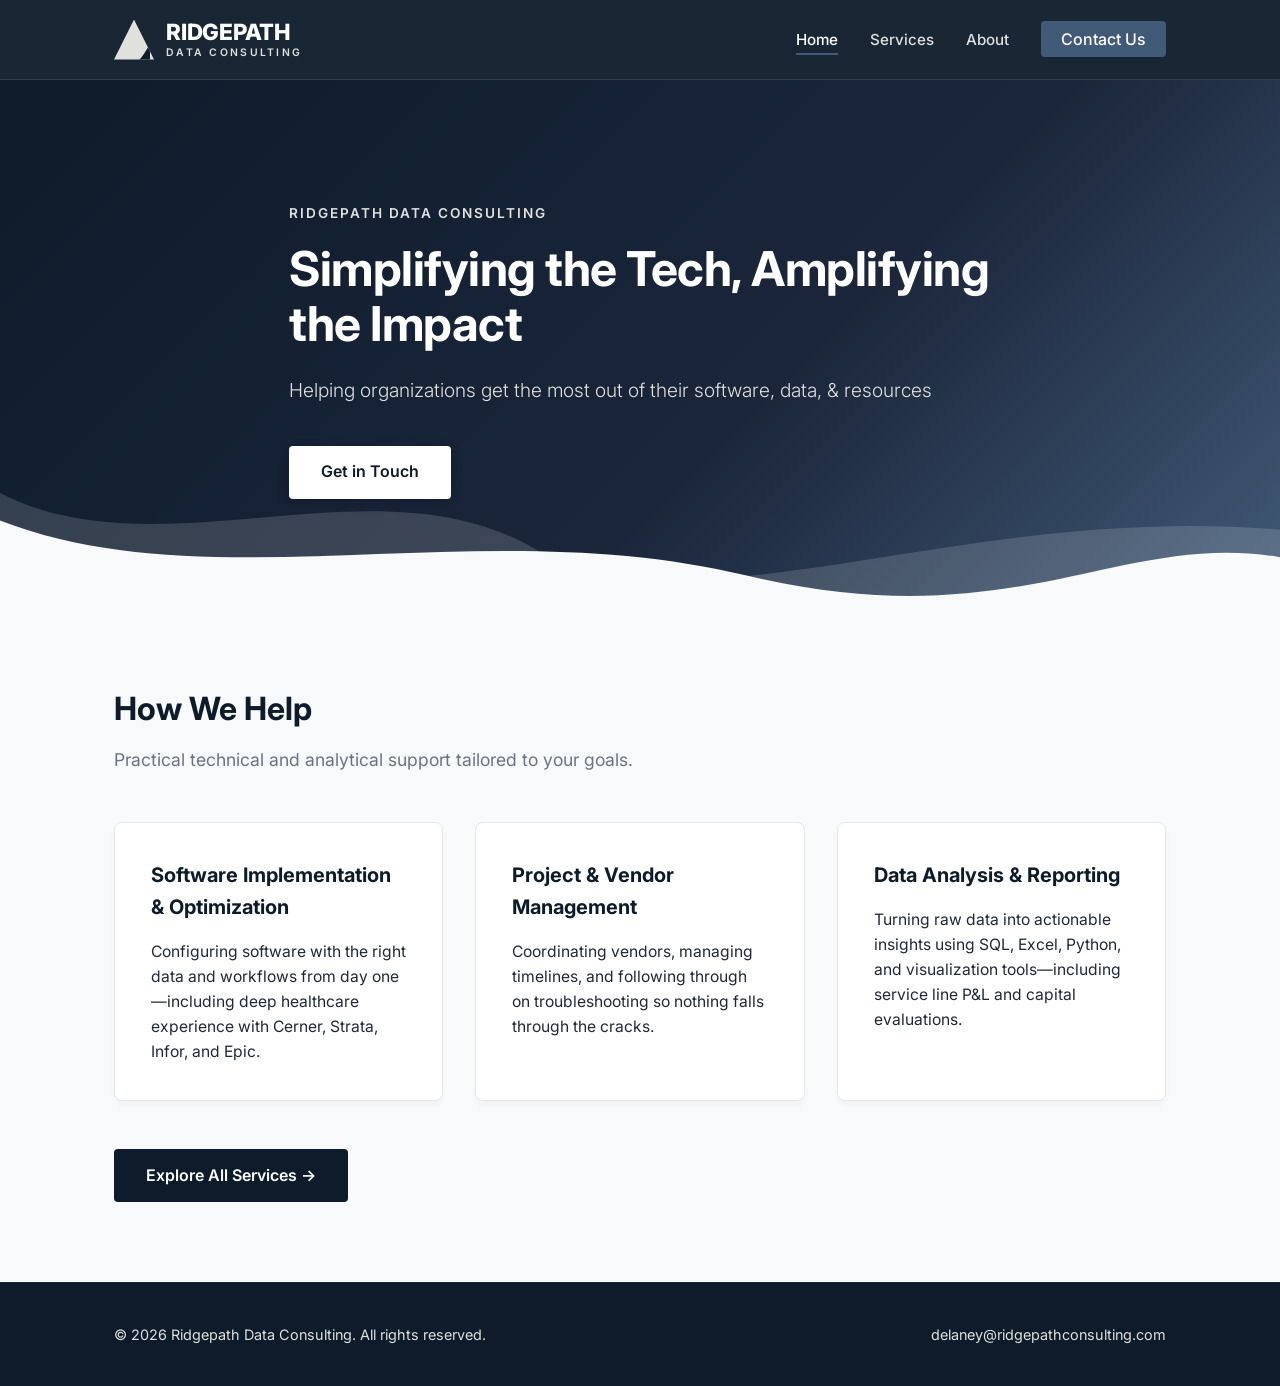
==== index.html @ b5a40800 "Update title, navigation, and hero section layout Updated the title and navigation links in index.ht" ====
<!DOCTYPE html>
<html lang="en">
<head>
  <meta charset="UTF-8">
  <meta name="viewport" content="width=device-width, initial-scale=1.0">
  <title>Ridgepath Data Consulting | Home</title>
  <link rel="preconnect" href="https://fonts.googleapis.com">
  <link rel="preconnect" href="https://fonts.gstatic.com" crossorigin>
  <link href="https://fonts.googleapis.com/css2?family=Inter:wght@300;400;500;600;700;800&display=swap" rel="stylesheet">
  <link rel="stylesheet" href="style.css">
</head>
<body>

  <!-- HEADER & NAVIGATION -->
  <header class="site-header">
    <div class="container header-container">
      <a href="index.html" class="logo-container">
        <div class="brand-mark"></div>
        <div class="brand-text">
          <span class="brand-name">Ridgepath</span>
          <span class="brand-sub">Data Consulting</span>
        </div>
      </a>

      <nav>
        <ul class="nav-menu">
          <li><a href="index.html" class="nav-link active">Home</a></li>
          <li><a href="services.html" class="nav-link">Services</a></li>
          <li><a href="about.html" class="nav-link">About</a></li>
          <li><a href="contact.html" class="nav-cta">Contact Us</a></li>
        </ul>
      </nav>
    </div>
  </header>

  <main>
    <!-- HERO SECTION -->
    <section class="hero">
      <div class="container hero-content">
        <span class="hero-tag">Ridgepath Data Consulting</span>
        <h1 class="hero-title">Simplifying the Tech, Amplifying the Impact</h1>
        <p class="hero-subtitle">
          Helping organizations get the most out of their software, data, &amp; resources
        </p>
        <a href="contact.html" class="btn-primary">Get in Touch</a>
      </div>
    </section>

    <!-- CORE SERVICES OVERVIEW (3-COLUMN SUMMARY) -->
    <section>
      <div class="container">
        <div class="section-header">
          <h2 class="section-title">How We Help</h2>
          <p class="section-subtitle">Practical technical and analytical support tailored to your goals.</p>
        </div>

        <div class="services-grid">
          <div class="service-card">
            <h3>Software Implementation &amp; Optimization</h3>
            <p>Configuring software with the right data and workflows from day one—including deep healthcare experience with Cerner, Strata, Infor, and Epic.</p>
          </div>

          <div class="service-card">
            <h3>Project &amp; Vendor Management</h3>
            <p>Coordinating vendors, managing timelines, and following through on troubleshooting so nothing falls through the cracks.</p>
          </div>

          <div class="service-card">
            <h3>Data Analysis &amp; Reporting</h3>
            <p>Turning raw data into actionable insights using SQL, Excel, Python, and visualization tools—including service line P&amp;L and capital evaluations.</p>
          </div>
        </div>

        <div style="margin-top: 3rem;">
          <a href="services.html" class="btn-dark">Explore All Services →</a>
        </div>
      </div>
    </section>
  </main>

  <!-- FOOTER -->
  <footer class="site-footer">
    <div class="container footer-container">
      <p>&copy; 2026 Ridgepath Data Consulting. All rights reserved.</p>
      <p><a href="mailto:delaney@ridgepathconsulting.com">delaney@ridgepathconsulting.com</a></p>
    </div>
  </footer>

</body>
</html>
---- style.css ----
/* ==========================================================================
   1. CSS CUSTOM PROPERTIES (DESIGN SYSTEM / COLOR PALETTE)
   Twilight Blue Ridge Mountain Aesthetic
   ========================================================================== */
:root {
  /* Primary Brand Colors */
  --color-primary-dark: #0d1b2a;   /* Deep twilight navy */
  --color-primary-blue: #1b263b;   /* Blue Ridge mountain tone */
  --color-accent-blue:  #415a77;   /* Slate blue highlight */
  --color-light-accent: #e0e1dd;   /* Soft slate/fog white */
  
  /* UI Neutral Colors */
  --color-bg-light:     #f8f9fa;   /* Clean section background */
  --color-text-main:    #1f2937;   /* Body text color */
  --color-text-muted:   #6b7280;   /* Secondary text */
  --color-white:        #ffffff;

  /* Layout Guidelines & Transitions */
  --max-width:          1100px;
  --header-height:      80px;
  --transition-standard: all 0.3s ease;
  --font-family-main:   'Inter', -apple-system, BlinkMacSystemFont, "Segoe UI", Roboto, sans-serif;
}

/* ==========================================================================
   2. GLOBAL RESET & BASE STYLES
   ========================================================================== */
* {
  margin: 0;
  padding: 0;
  box-sizing: border-box;
}

html {
  scroll-behavior: smooth;
  font-size: 16px;
}

body {
  font-family: var(--font-family-main);
  color: var(--color-text-main);
  background-color: var(--color-bg-light);
  line-height: 1.6;
  display: flex;
  flex-direction: column;
  min-height: 100vh; /* Keeps footer pinned to bottom on shorter pages */
}

main {
  flex: 1;
}

a {
  text-decoration: none;
  color: inherit;
}

ul {
  list-style: none;
}

.container {
  max-width: var(--max-width);
  margin: 0 auto;
  padding: 0 1.5rem;
}

section {
  padding: 5rem 0;
}

/* ==========================================================================
   3. STICKY HEADER & NAVIGATION MENU
   ========================================================================== */
.site-header {
  position: sticky;
  top: 0;
  z-index: 1000;
  height: var(--header-height);
  background-color: rgba(13, 27, 42, 0.95);
  backdrop-filter: blur(8px);
  border-bottom: 1px solid rgba(255, 255, 255, 0.1);
}

.header-container {
  display: flex;
  justify-content: space-between;
  align-items: center;
  height: 100%;
}

/* Pure CSS Brand Logo & Typography */
.logo-container {
  display: flex;
  align-items: center;
  gap: 12px;
  text-decoration: none;
}

.brand-mark {
  position: relative;
  width: 40px;
  height: 40px;
  background-color: var(--color-light-accent);
  clip-path: polygon(50% 0%, 0% 100%, 100% 100%);
  flex-shrink: 0;
}

.brand-mark::after {
  content: "";
  position: absolute;
  top: 20%;
  left: 10%;
  right: 10%;
  bottom: -1px;
  background: var(--color-primary-dark);
  clip-path: path('M 35 15 C 30 15, 25 35, 15 35 C 10 35, 0 50, 20 60 L 40 60 Z');
}

.brand-text {
  display: flex;
  flex-direction: column;
  justify-content: center;
  line-height: 1;
}

.brand-name {
  font-size: 1.4rem;
  font-weight: 800;
  letter-spacing: -0.01em;
  color: var(--color-white);
  text-transform: uppercase;
}

.brand-sub {
  font-size: 0.65rem;
  font-weight: 600;
  letter-spacing: 0.22em;
  color: var(--color-light-accent);
  text-transform: uppercase;
  margin-top: 4px;
}

/* Navigation Links */
.nav-menu {
  display: flex;
  align-items: center;
  gap: 2rem;
}

.nav-link {
  color: var(--color-light-accent);
  font-weight: 500;
  font-size: 0.95rem;
  transition: var(--transition-standard);
}

.nav-link:hover,
.nav-link.active {
  color: var(--color-white);
}

.nav-link.active {
  border-bottom: 2px solid var(--color-accent-blue);
  padding-bottom: 4px;
}

.nav-cta {
  background-color: var(--color-accent-blue);
  color: var(--color-white);
  padding: 0.5rem 1.25rem;
  border-radius: 4px;
  font-weight: 500;
  transition: var(--transition-standard);
}

.nav-cta:hover {
  background-color: #526e8f;
}

/* ==========================================================================
   4. HERO & SUB-PAGE HEADER BANNERS
   ========================================================================== */
.hero {
  position: relative;
  background: linear-gradient(135deg, var(--color-primary-dark) 0%, var(--color-primary-blue) 60%, var(--color-accent-blue) 100%);
  color: var(--color-white);
  padding: 7.5rem 0 6.5rem 0;
  overflow: hidden;
}

.hero::after {
  content: "";
  position: absolute;
  bottom: 0;
  left: 0;
  right: 0;
  height: 110px;
  background-image: url("data:image/svg+xml,%3Csvg xmlns='http://www.w3.org/2000/svg' viewBox='0 0 1200 120' preserveAspectRatio='none'%3E%3Cpath d='M0,0 C150,90 350,-40 500,60 C650,160 900,10 1200,40 L1200,120 L0,120 Z' fill='%23ffffff' opacity='0.15'%3E%3C/path%3E%3Cpath d='M0,30 C200,120 450,20 700,90 C950,160 1050,40 1200,70 L1200,120 L0,120 Z' fill='%23f8f9fa'%3E%3C/path%3E%3C/svg%3E");
  background-size: cover;
  background-repeat: no-repeat;
}

.hero-content {
  max-width: 750px;
  position: relative;
  z-index: 2;
}

.hero-tag {
  text-transform: uppercase;
  letter-spacing: 2px;
  font-size: 0.85rem;
  font-weight: 600;
  color: var(--color-light-accent);
  margin-bottom: 1rem;
  display: inline-block;
}

.hero-title {
  font-size: 3rem;
  line-height: 1.15;
  font-weight: 700;
  margin-bottom: 1.5rem;
  letter-spacing: -0.5px;
}

.hero-subtitle {
  font-size: 1.2rem;
  font-weight: 300;
  color: var(--color-light-accent);
  margin-bottom: 2.5rem;
  line-height: 1.6;
}

/* Compact Banner for Inner Pages (Services, About, Contact) */
.page-banner {
  background: linear-gradient(135deg, var(--color-primary-dark) 0%, var(--color-primary-blue) 100%);
  color: var(--color-white);
  padding: 4rem 0;
}

.page-banner h1 {
  font-size: 2.5rem;
  font-weight: 700;
  margin-bottom: 0.5rem;
}

.page-banner p {
  font-size: 1.15rem;
  color: var(--color-light-accent);
  font-weight: 300;
  max-width: 650px;
}

/* ==========================================================================
   5. BUTTONS & SHARED SECTION HEADERS
   ========================================================================== */
.btn-primary {
  display: inline-block;
  background-color: var(--color-white);
  color: var(--color-primary-dark);
  padding: 0.85rem 2rem;
  border-radius: 4px;
  font-weight: 600;
  transition: var(--transition-standard);
  box-shadow: 0 4px 12px rgba(0, 0, 0, 0.15);
}

.btn-primary:hover {
  transform: translateY(-2px);
  box-shadow: 0 6px 18px rgba(0, 0, 0, 0.25);
  background-color: var(--color-light-accent);
}

.btn-dark {
  display: inline-block;
  background-color: var(--color-primary-dark);
  color: var(--color-white);
  padding: 0.85rem 2rem;
  border-radius: 4px;
  font-weight: 600;
  transition: var(--transition-standard);
}

.btn-dark:hover {
  background-color: var(--color-primary-blue);
  transform: translateY(-2px);
}

.section-header {
  margin-bottom: 3rem;
}

.section-title {
  font-size: 2rem;
  color: var(--color-primary-dark);
  font-weight: 700;
  margin-bottom: 0.75rem;
}

.section-subtitle {
  color: var(--color-text-muted);
  font-size: 1.1rem;
}

/* ==========================================================================
   6. SERVICES GRID & CARDS
   ========================================================================== */
.services-grid {
  display: grid;
  grid-template-columns: repeat(3, 1fr);
  gap: 2rem;
}

.service-card {
  background: var(--color-white);
  padding: 2.25rem;
  border-radius: 8px;
  border: 1px solid #e5e7eb;
  box-shadow: 0 4px 6px -1px rgba(0, 0, 0, 0.04);
  transition: var(--transition-standard);
}

.service-card:hover {
  transform: translateY(-4px);
  box-shadow: 0 10px 20px -5px rgba(13, 27, 42, 0.1);
}

.service-card h3 {
  color: var(--color-primary-dark);
  font-size: 1.25rem;
  margin-bottom: 1rem;
}

.service-card p {
  color: var(--color-text-main);
  font-size: 0.98rem;
}

.service-detail-block {
  background: var(--color-white);
  padding: 2.5rem;
  border-radius: 8px;
  border: 1px solid #e5e7eb;
  margin-bottom: 2rem;
}

.service-detail-block h2 {
  color: var(--color-primary-dark);
  font-size: 1.5rem;
  margin-bottom: 1rem;
}

.service-detail-block p {
  margin-bottom: 1rem;
  font-size: 1.05rem;
}

/* ==========================================================================
   7. ABOUT LAYOUT
   ========================================================================== */
.about-grid {
  display: grid;
  grid-template-columns: 1.4fr 1fr;
  gap: 3.5rem;
  align-items: flex-start;
}

.about-text p {
  margin-bottom: 1.25rem;
  font-size: 1.05rem;
}

.about-card {
  background: var(--color-white);
  padding: 2.5rem;
  border-radius: 8px;
  border: 1px solid #e5e7eb;
  box-shadow: 0 4px 6px -1px rgba(0, 0, 0, 0.05);
}

.about-card h3 {
  color: var(--color-primary-dark);
  margin-bottom: 1rem;
  font-size: 1.3rem;
}

.feature-list {
  margin-top: 1.5rem;
}

.feature-item {
  display: flex;
  align-items: flex-start;
  gap: 0.75rem;
  margin-bottom: 0.85rem;
}

.feature-icon {
  color: var(--color-accent-blue);
  font-weight: bold;
}

/* ==========================================================================
   8. CONTACT SECTION & FORM
   ========================================================================== */
.contact-grid {
  display: grid;
  grid-template-columns: 1fr 1.2fr;
  gap: 4rem;
}

.contact-detail-item {
  margin-top: 2rem;
}

.contact-label {
  font-size: 0.85rem;
  text-transform: uppercase;
  letter-spacing: 1px;
  color: var(--color-text-muted);
  margin-bottom: 0.25rem;
}

.contact-value-link {
  font-size: 1.15rem;
  font-weight: 600;
  color: var(--color-primary-blue);
  transition: var(--transition-standard);
  display: inline-block;
}

.contact-value-link:hover {
  color: var(--color-accent-blue);
  text-decoration: underline;
}

.contact-form {
  background: var(--color-white);
  padding: 2.5rem;
  border-radius: 8px;
  border: 1px solid #e5e7eb;
  display: flex;
  flex-direction: column;
  gap: 1.25rem;
}

.form-group {
  display: flex;
  flex-direction: column;
  gap: 0.4rem;
}

.form-group label {
  font-size: 0.9rem;
  font-weight: 500;
  color: var(--color-primary-dark);
}

.form-group input,
.form-group textarea {
  padding: 0.75rem 1rem;
  border: 1px solid #d1d5db;
  border-radius: 4px;
  font-family: inherit;
  font-size: 0.95rem;
  transition: var(--transition-standard);
}

.form-group input:focus,
.form-group textarea:focus {
  outline: none;
  border-color: var(--color-accent-blue);
  box-shadow: 0 0 0 3px rgba(65, 90, 119, 0.15);
}

.btn-submit {
  background-color: var(--color-primary-dark);
  color: var(--color-white);
  padding: 0.85rem 1.5rem;
  border: none;
  border-radius: 4px;
  font-weight: 600;
  font-size: 1rem;
  cursor: pointer;
  transition: var(--transition-standard);
}

.btn-submit:hover {
  background-color: var(--color-primary-blue);
}

.form-status {
  margin-top: 1rem;
  font-size: 0.95rem;
  display: none;
}

.form-status.success {
  display: block;
  color: #065f46;
  background-color: #d1fae5;
  padding: 0.75rem 1rem;
  border-radius: 4px;
  border: 1px solid #a7f3d0;
}

/* ==========================================================================
   9. FOOTER
   ========================================================================== */
.site-footer {
  background-color: var(--color-primary-dark);
  color: var(--color-light-accent);
  padding: 2.5rem 0;
  font-size: 0.9rem;
  border-top: 1px solid rgba(255, 255, 255, 0.05);
}

.footer-container {
  display: flex;
  justify-content: space-between;
  align-items: center;
}

/* ==========================================================================
   10. MEDIA QUERIES (RESPONSIVE MOBILE STACK)
   ========================================================================== */
@media (max-width: 768px) {
  .hero-title {
    font-size: 2.25rem;
  }

  .services-grid,
  .about-grid,
  .contact-grid {
    grid-template-columns: 1fr;
    gap: 2rem;
  }

  .footer-container {
    flex-direction: column;
    gap: 1rem;
    text-align: center;
  }

  .nav-menu {
    flex-direction: column;
    width: 100%;
    gap: 1rem;
    padding: 1.5rem 0;
  }

  .header-container {
    flex-direction: column;
    height: auto;
    padding-top: 1rem;
    padding-bottom: 1rem;
  }

  .site-header {
    height: auto;
  }
}
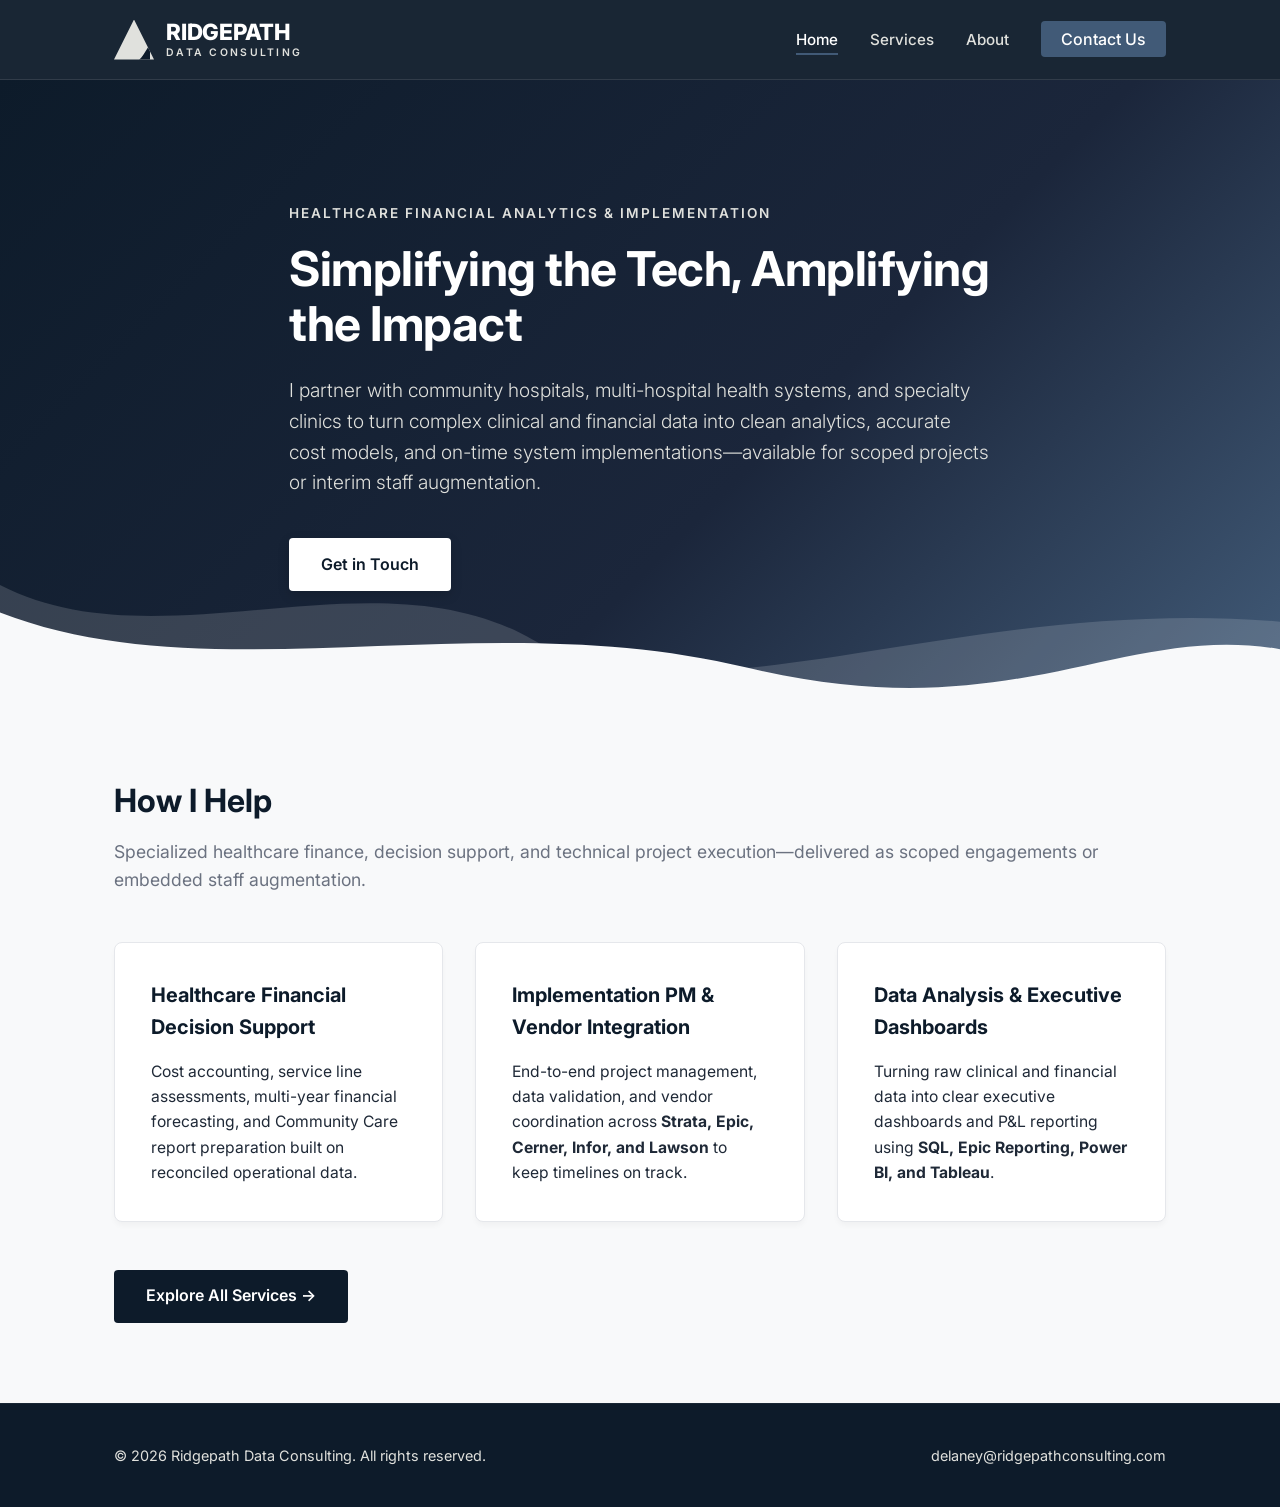
==== commit c2be6497: "Update page title and content for healthcare focus" ====
--- a/index.html
+++ b/index.html
@@ -3,7 +3,7 @@
 <head>
   <meta charset="UTF-8">
   <meta name="viewport" content="width=device-width, initial-scale=1.0">
-  <title>Ridgepath Data Consulting | Home</title>
+  <title>Ridgepath Data Consulting | Healthcare Financial Analytics &amp; Implementation</title>
   <link rel="preconnect" href="https://fonts.googleapis.com">
   <link rel="preconnect" href="https://fonts.gstatic.com" crossorigin>
   <link href="https://fonts.googleapis.com/css2?family=Inter:wght@300;400;500;600;700;800&display=swap" rel="stylesheet">
@@ -37,10 +37,10 @@
     <!-- HERO SECTION -->
     <section class="hero">
       <div class="container hero-content">
-        <span class="hero-tag">Ridgepath Data Consulting</span>
+        <span class="hero-tag">Healthcare Financial Analytics &amp; Implementation</span>
         <h1 class="hero-title">Simplifying the Tech, Amplifying the Impact</h1>
         <p class="hero-subtitle">
-          Helping organizations get the most out of their software, data, &amp; resources
+          I partner with community hospitals, multi-hospital health systems, and specialty clinics to turn complex clinical and financial data into clean analytics, accurate cost models, and on-time system implementations—available for scoped projects or interim staff augmentation.
         </p>
         <a href="contact.html" class="btn-primary">Get in Touch</a>
       </div>
@@ -50,24 +50,24 @@
     <section>
       <div class="container">
         <div class="section-header">
-          <h2 class="section-title">How We Help</h2>
-          <p class="section-subtitle">Practical technical and analytical support tailored to your goals.</p>
+          <h2 class="section-title">How I Help</h2>
+          <p class="section-subtitle">Specialized healthcare finance, decision support, and technical project execution—delivered as scoped engagements or embedded staff augmentation.</p>
         </div>
 
         <div class="services-grid">
           <div class="service-card">
-            <h3>Software Implementation &amp; Optimization</h3>
-            <p>Configuring software with the right data and workflows from day one—including deep healthcare experience with Cerner, Strata, Infor, and Epic.</p>
+            <h3>Healthcare Financial Decision Support</h3>
+            <p>Cost accounting, service line assessments, multi-year financial forecasting, and Community Care report preparation built on reconciled operational data.</p>
           </div>
 
           <div class="service-card">
-            <h3>Project &amp; Vendor Management</h3>
-            <p>Coordinating vendors, managing timelines, and following through on troubleshooting so nothing falls through the cracks.</p>
+            <h3>Implementation PM &amp; Vendor Integration</h3>
+            <p>End-to-end project management, data validation, and vendor coordination across <strong>Strata, Epic, Cerner, Infor, and Lawson</strong> to keep timelines on track.</p>
           </div>
 
           <div class="service-card">
-            <h3>Data Analysis &amp; Reporting</h3>
-            <p>Turning raw data into actionable insights using SQL, Excel, Python, and visualization tools—including service line P&amp;L and capital evaluations.</p>
+            <h3>Data Analysis &amp; Executive Dashboards</h3>
+            <p>Turning raw clinical and financial data into clear executive dashboards and P&amp;L reporting using <strong>SQL, Epic Reporting, Power BI, and Tableau</strong>.</p>
           </div>
         </div>
 
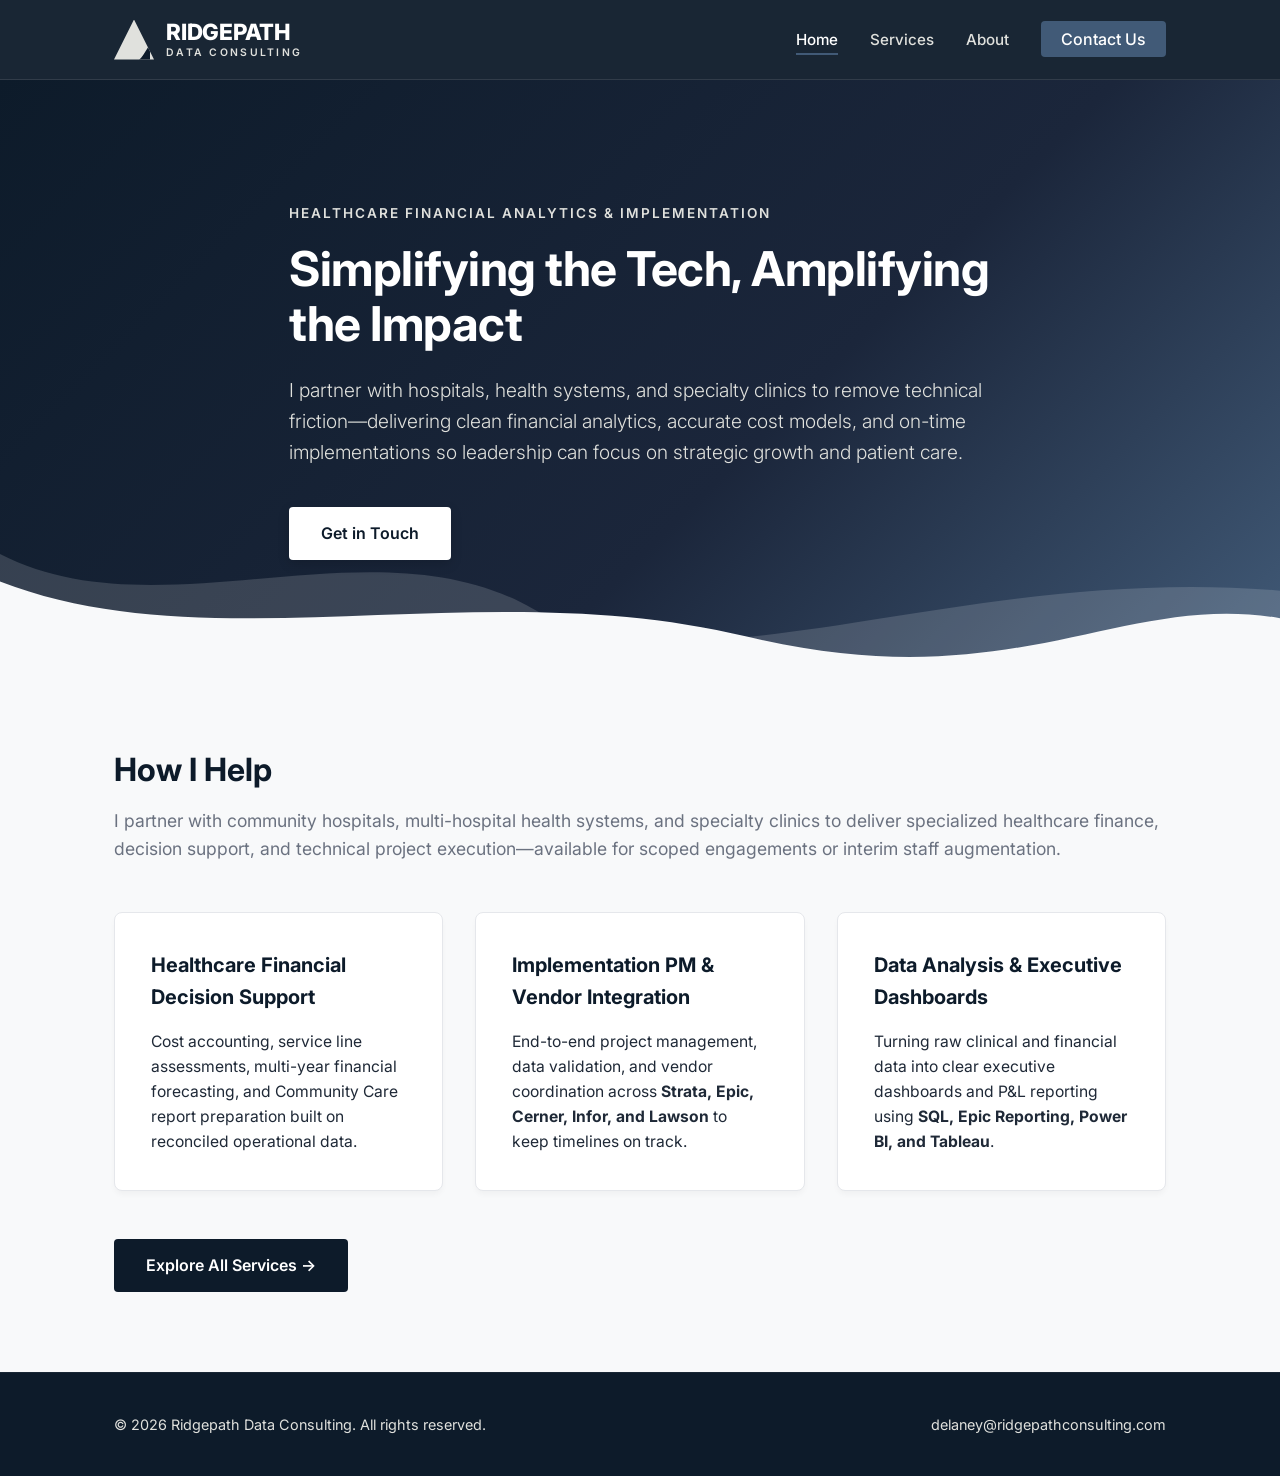
==== commit e371413d: "Revise hero section and subtitle for clarity Updated the text to focus on removing technical frictio" ====
--- a/index.html
+++ b/index.html
@@ -40,7 +40,7 @@
         <span class="hero-tag">Healthcare Financial Analytics &amp; Implementation</span>
         <h1 class="hero-title">Simplifying the Tech, Amplifying the Impact</h1>
         <p class="hero-subtitle">
-          I partner with community hospitals, multi-hospital health systems, and specialty clinics to turn complex clinical and financial data into clean analytics, accurate cost models, and on-time system implementations—available for scoped projects or interim staff augmentation.
+          I partner with hospitals, health systems, and specialty clinics to remove technical friction—delivering clean financial analytics, accurate cost models, and on-time implementations so leadership can focus on strategic growth and patient care.
         </p>
         <a href="contact.html" class="btn-primary">Get in Touch</a>
       </div>
@@ -51,7 +51,9 @@
       <div class="container">
         <div class="section-header">
           <h2 class="section-title">How I Help</h2>
-          <p class="section-subtitle">Specialized healthcare finance, decision support, and technical project execution—delivered as scoped engagements or embedded staff augmentation.</p>
+          <p class="section-subtitle">
+            I partner with community hospitals, multi-hospital health systems, and specialty clinics to deliver specialized healthcare finance, decision support, and technical project execution—available for scoped engagements or interim staff augmentation.
+          </p>
         </div>
 
         <div class="services-grid">
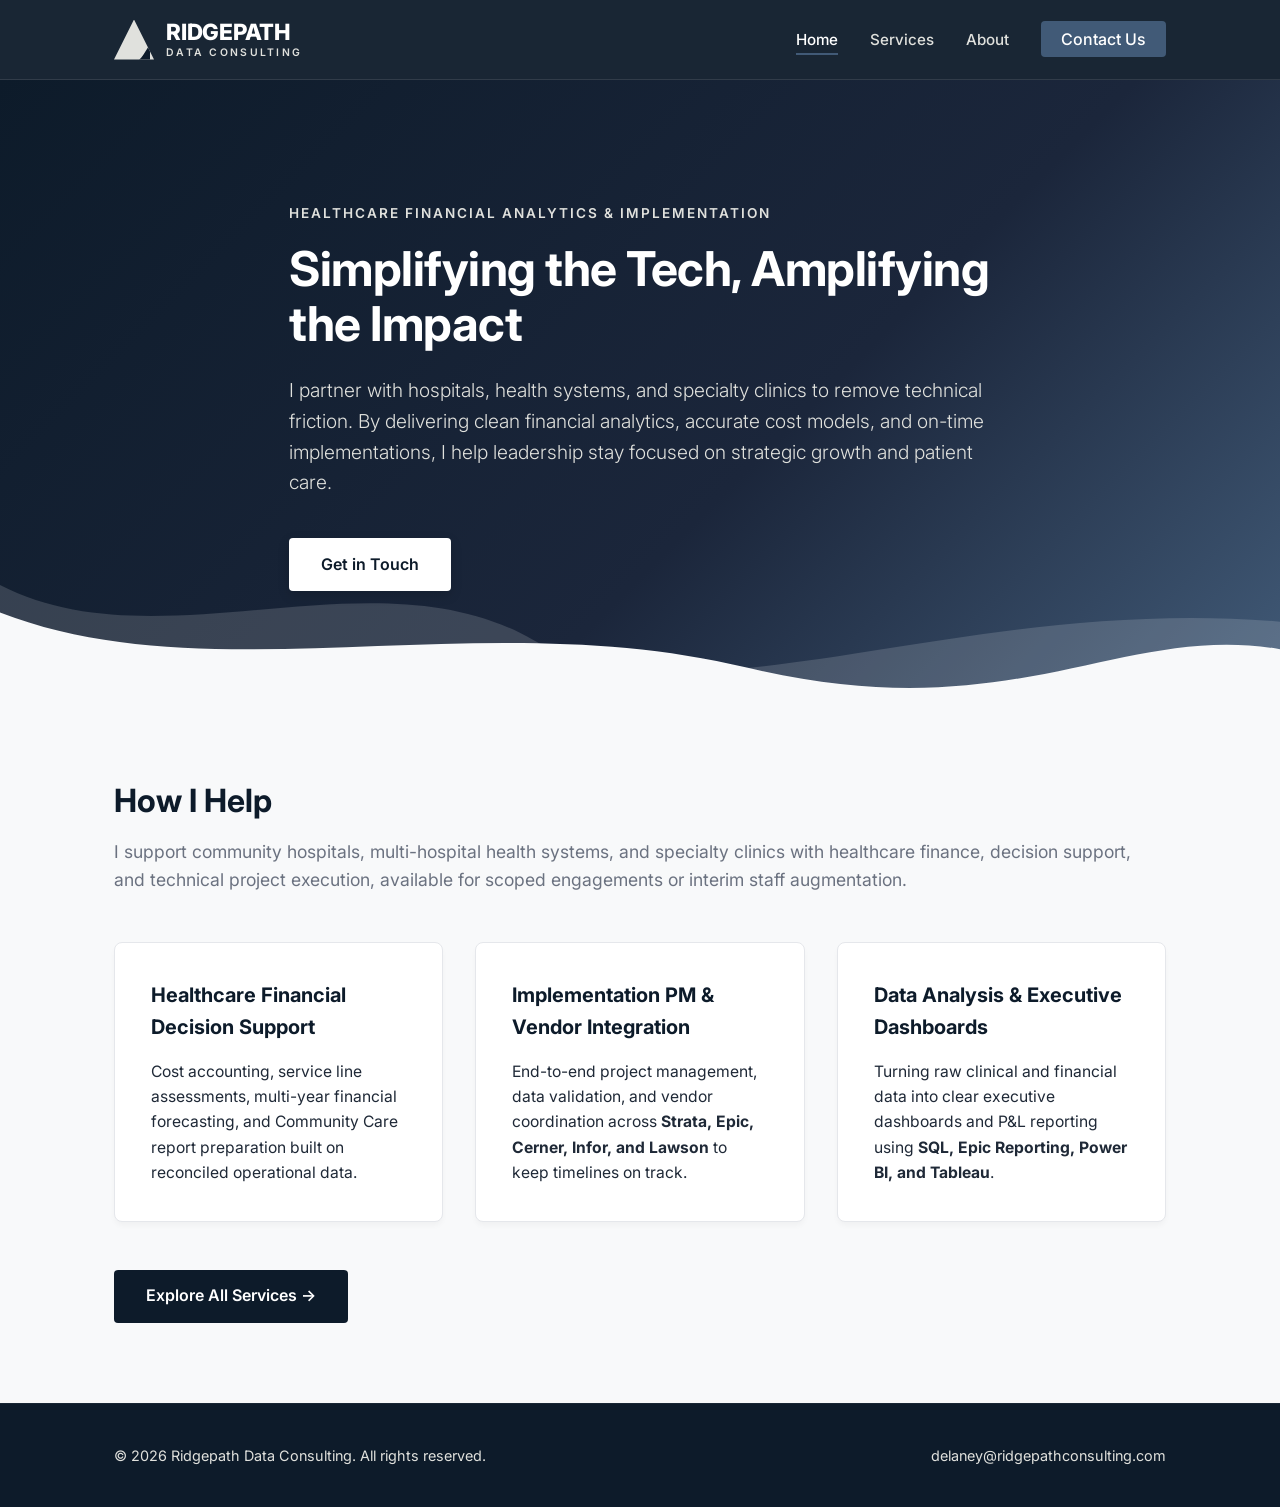
==== commit 65a8a1ba: "Update index.html" ====
--- a/index.html
+++ b/index.html
@@ -40,7 +40,7 @@
         <span class="hero-tag">Healthcare Financial Analytics &amp; Implementation</span>
         <h1 class="hero-title">Simplifying the Tech, Amplifying the Impact</h1>
         <p class="hero-subtitle">
-          I partner with hospitals, health systems, and specialty clinics to remove technical friction—delivering clean financial analytics, accurate cost models, and on-time implementations so leadership can focus on strategic growth and patient care.
+          I partner with hospitals, health systems, and specialty clinics to remove technical friction. By delivering clean financial analytics, accurate cost models, and on-time implementations, I help leadership stay focused on strategic growth and patient care.
         </p>
         <a href="contact.html" class="btn-primary">Get in Touch</a>
       </div>
@@ -52,7 +52,7 @@
         <div class="section-header">
           <h2 class="section-title">How I Help</h2>
           <p class="section-subtitle">
-            I partner with community hospitals, multi-hospital health systems, and specialty clinics to deliver specialized healthcare finance, decision support, and technical project execution—available for scoped engagements or interim staff augmentation.
+            I support community hospitals, multi-hospital health systems, and specialty clinics with healthcare finance, decision support, and technical project execution, available for scoped engagements or interim staff augmentation.
           </p>
         </div>
 
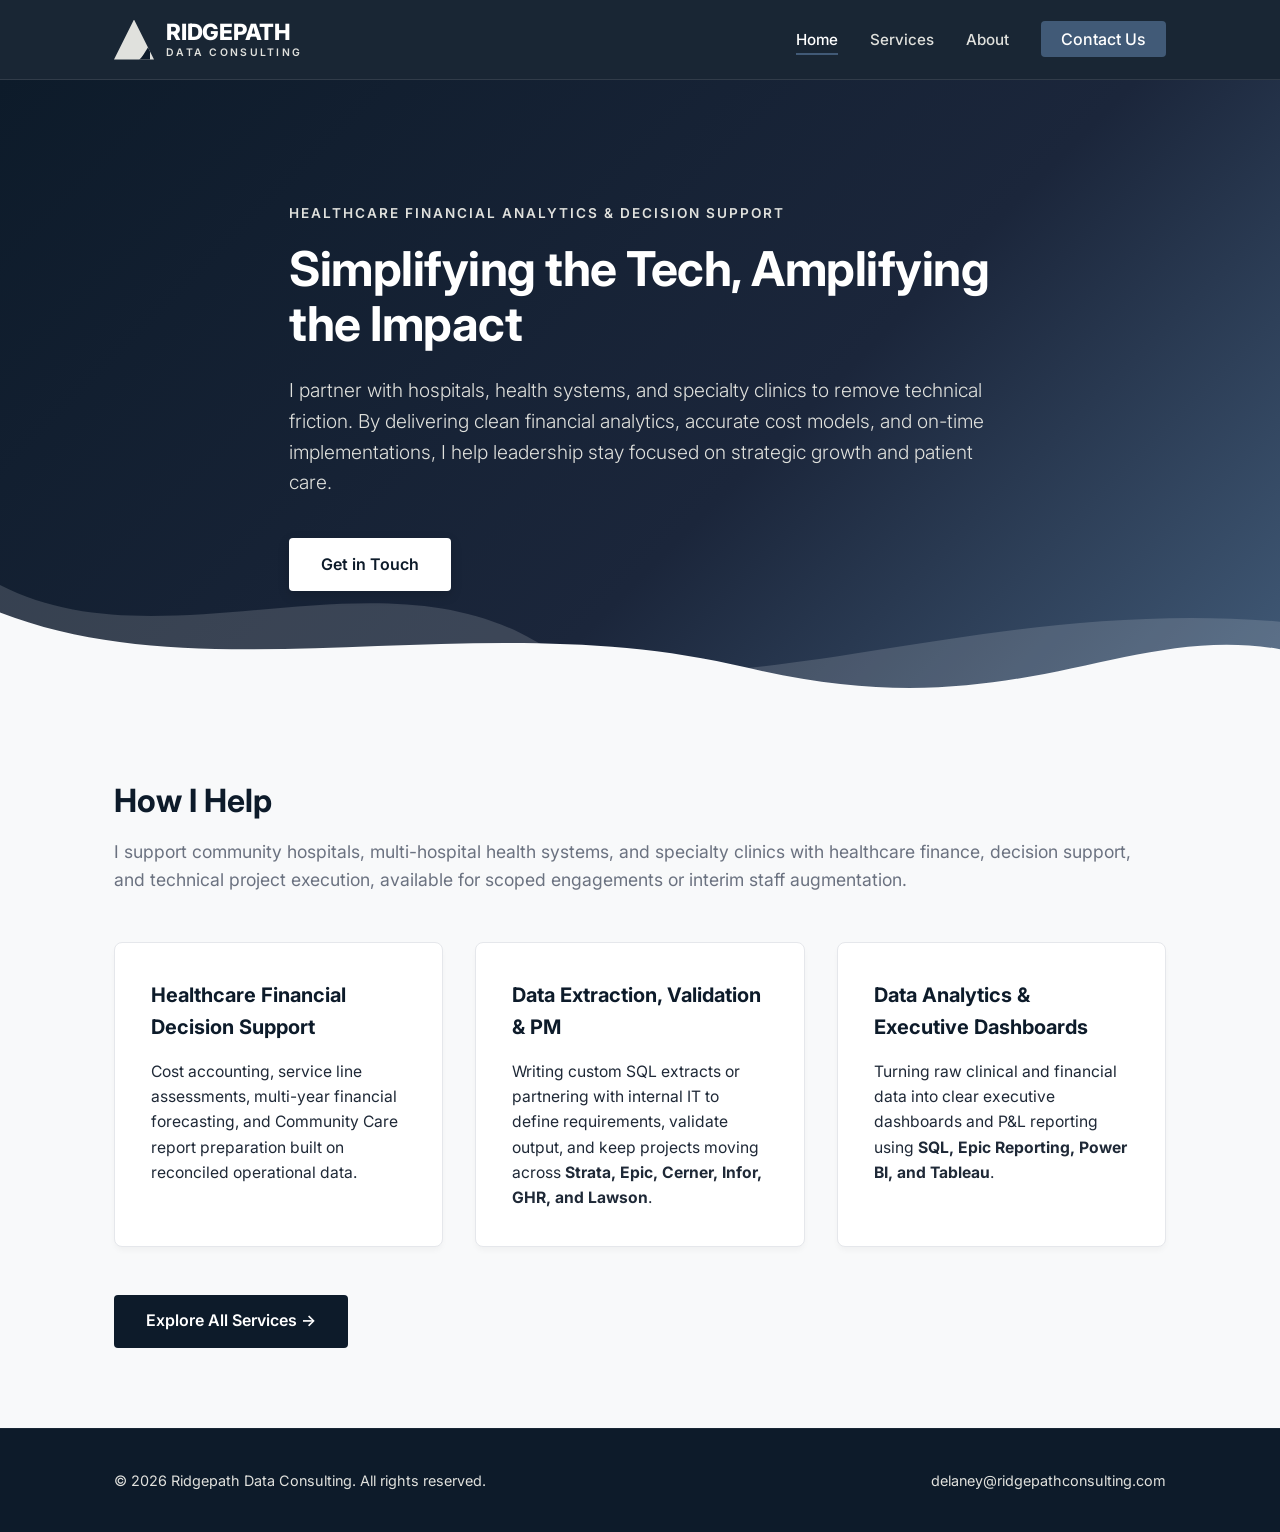
==== commit e85e05e7: "Update index.html" ====
--- a/index.html
+++ b/index.html
@@ -3,7 +3,15 @@
 <head>
   <meta charset="UTF-8">
   <meta name="viewport" content="width=device-width, initial-scale=1.0">
-  <title>Ridgepath Data Consulting | Healthcare Financial Analytics &amp; Implementation</title>
+  <title>Ridgepath Data Consulting | Healthcare Financial Analytics &amp; Decision Support</title>
+  <meta name="description" content="Healthcare financial analytics, decision support, software implementations, and interim staffing for all decision support needs.">
+  
+  <!-- Clean Link Previews for LinkedIn, Email & Text -->
+  <meta property="og:site_name" content="Ridgepath Data Consulting">
+  <meta property="og:title" content="Ridgepath Data Consulting | Healthcare Financial Analytics &amp; Decision Support">
+  <meta property="og:description" content="Healthcare financial analytics, decision support, software implementations, and interim staffing for all decision support needs.">
+  <meta property="og:type" content="website">
+
   <link rel="preconnect" href="https://fonts.googleapis.com">
   <link rel="preconnect" href="https://fonts.gstatic.com" crossorigin>
   <link href="https://fonts.googleapis.com/css2?family=Inter:wght@300;400;500;600;700;800&display=swap" rel="stylesheet">
@@ -37,7 +45,7 @@
     <!-- HERO SECTION -->
     <section class="hero">
       <div class="container hero-content">
-        <span class="hero-tag">Healthcare Financial Analytics &amp; Implementation</span>
+        <span class="hero-tag">Healthcare Financial Analytics &amp; Decision Support</span>
         <h1 class="hero-title">Simplifying the Tech, Amplifying the Impact</h1>
         <p class="hero-subtitle">
           I partner with hospitals, health systems, and specialty clinics to remove technical friction. By delivering clean financial analytics, accurate cost models, and on-time implementations, I help leadership stay focused on strategic growth and patient care.
@@ -63,12 +71,12 @@
           </div>
 
           <div class="service-card">
-            <h3>Implementation PM &amp; Vendor Integration</h3>
-            <p>End-to-end project management, data validation, and vendor coordination across <strong>Strata, Epic, Cerner, Infor, and Lawson</strong> to keep timelines on track.</p>
+            <h3>Data Extraction, Validation &amp; PM</h3>
+            <p>Writing custom SQL extracts or partnering with internal IT to define requirements, validate output, and keep projects moving across <strong>Strata, Epic, Cerner, Infor, GHR, and Lawson</strong>.</p>
           </div>
 
           <div class="service-card">
-            <h3>Data Analysis &amp; Executive Dashboards</h3>
+            <h3>Data Analytics &amp; Executive Dashboards</h3>
             <p>Turning raw clinical and financial data into clear executive dashboards and P&amp;L reporting using <strong>SQL, Epic Reporting, Power BI, and Tableau</strong>.</p>
           </div>
         </div>
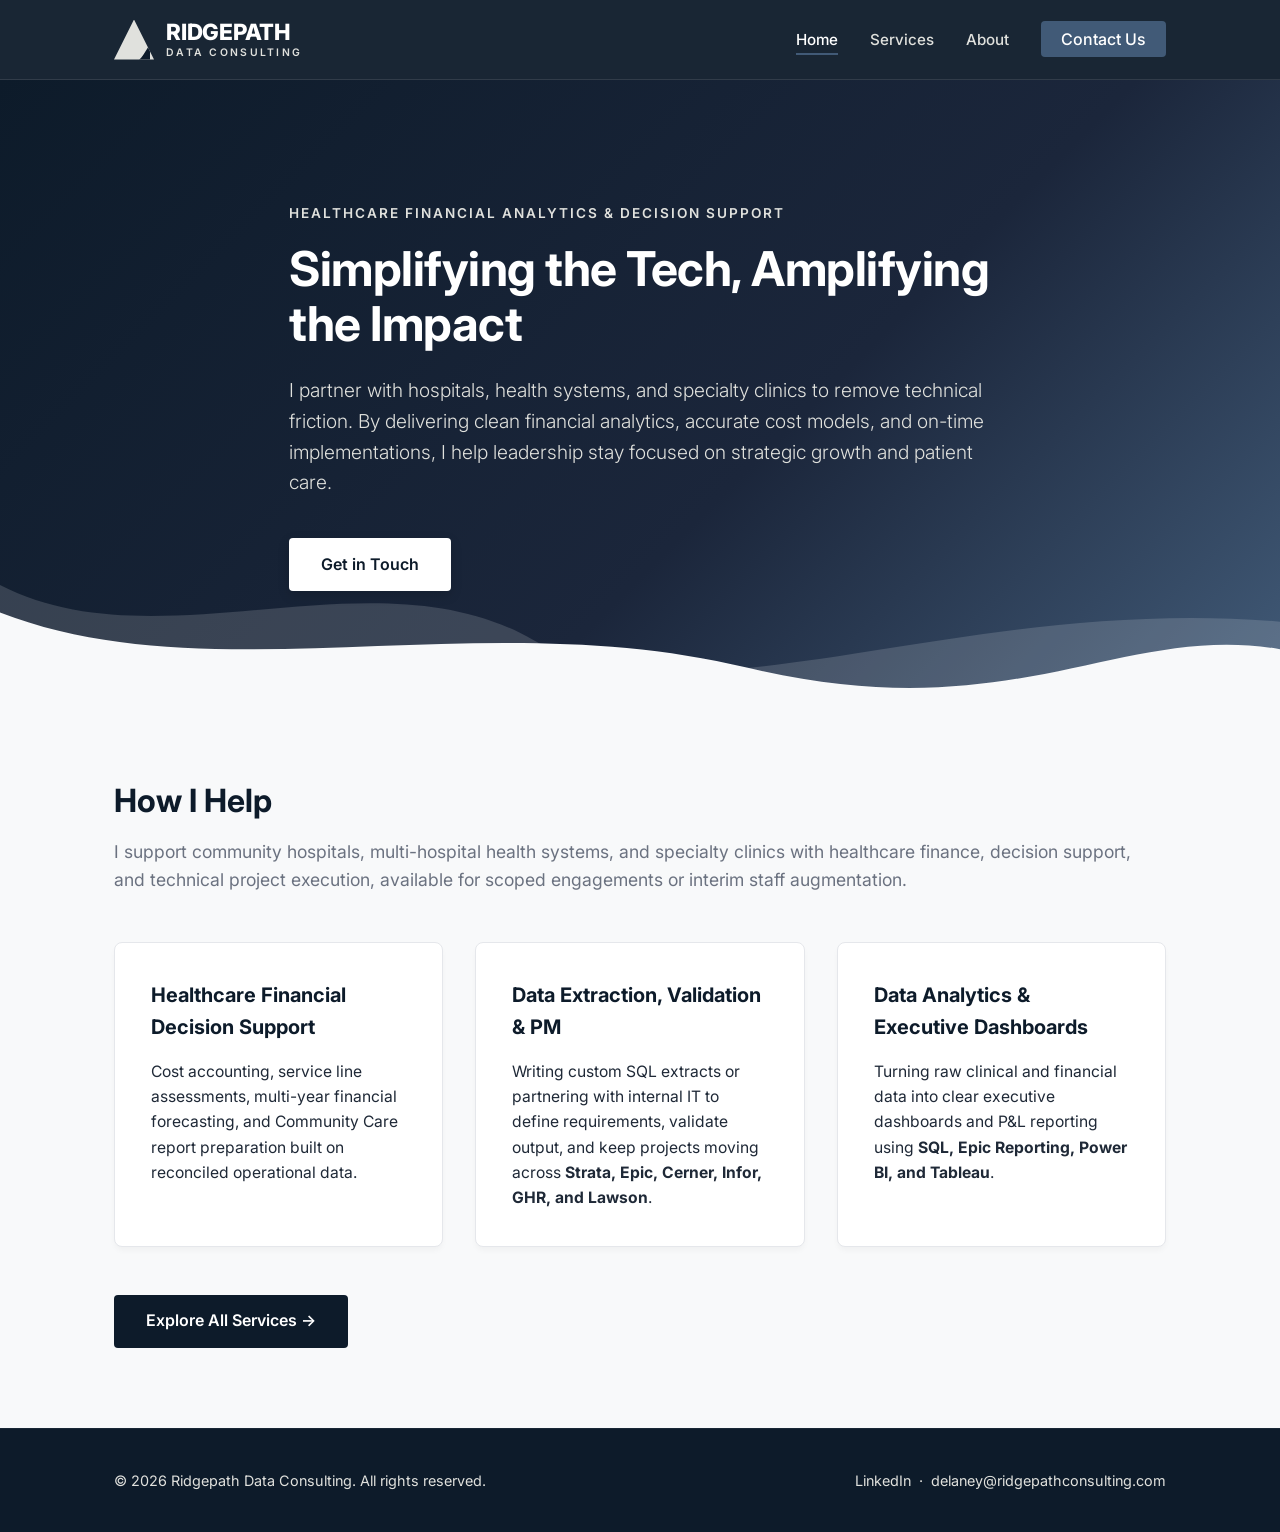
==== commit ba030e01: "Update footer with LinkedIn link and email" ====
--- a/index.html
+++ b/index.html
@@ -92,7 +92,11 @@
   <footer class="site-footer">
     <div class="container footer-container">
       <p>&copy; 2026 Ridgepath Data Consulting. All rights reserved.</p>
-      <p><a href="mailto:delaney@ridgepathconsulting.com">delaney@ridgepathconsulting.com</a></p>
+      <p>
+        <a href="https://www.linkedin.com/company/ridgepath-data-consulting/" target="_blank" rel="noopener noreferrer">LinkedIn</a>
+        &nbsp;&middot;&nbsp;
+        <a href="mailto:delaney@ridgepathconsulting.com">delaney@ridgepathconsulting.com</a>
+      </p>
     </div>
   </footer>
 
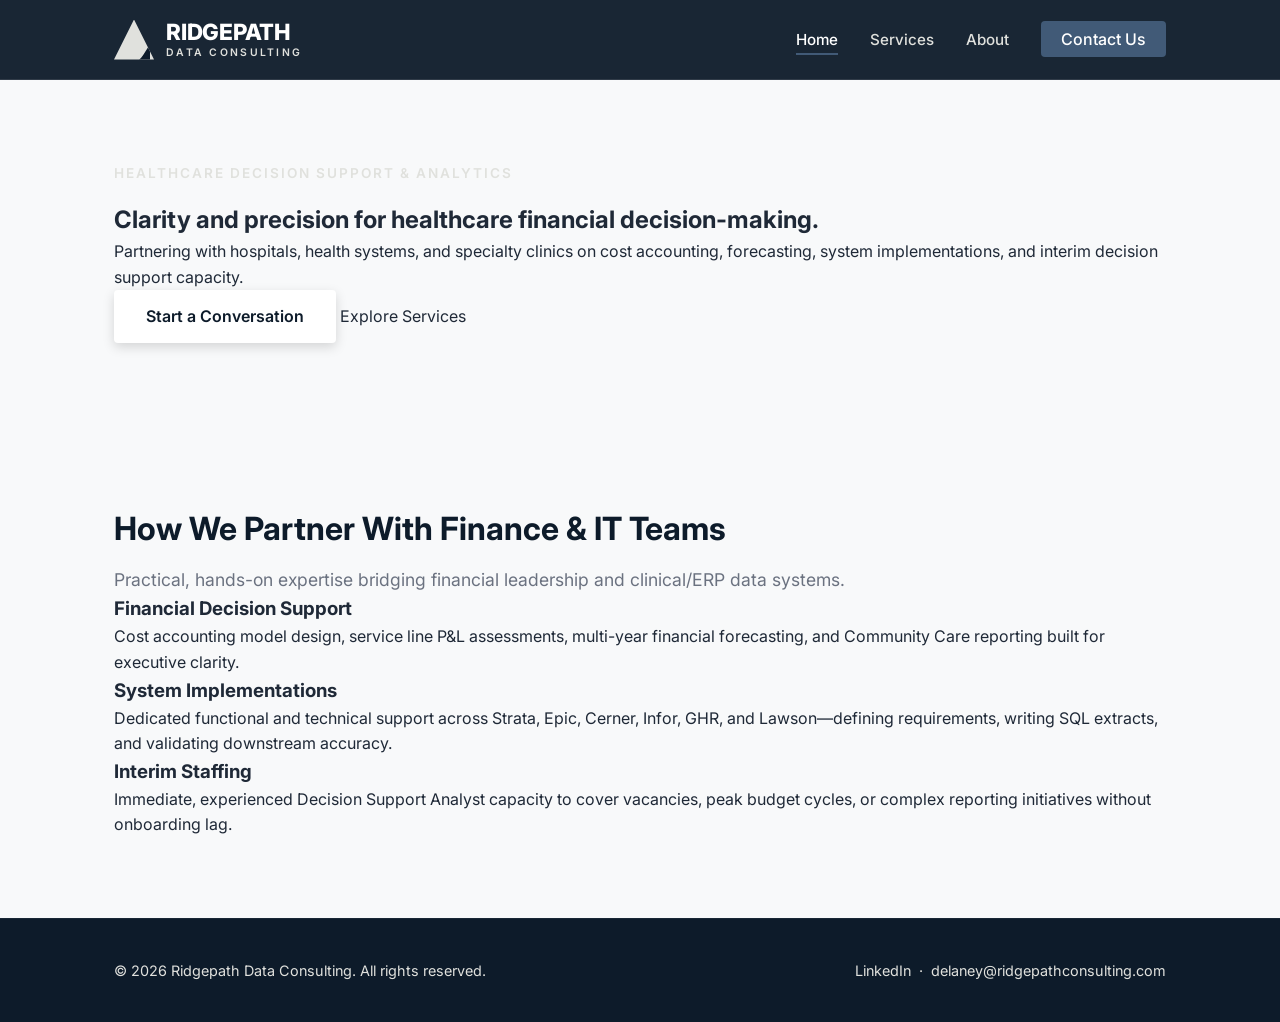
==== commit 8b8a17c2: "Update index.html" ====
--- a/index.html
+++ b/index.html
@@ -3,14 +3,17 @@
 <head>
   <meta charset="UTF-8">
   <meta name="viewport" content="width=device-width, initial-scale=1.0">
-  <title>Ridgepath Data Consulting | Healthcare Financial Analytics &amp; Decision Support</title>
+  <title>Ridgepath Data Consulting | Healthcare Financial Analytics & Decision Support</title>
   <meta name="description" content="Healthcare financial analytics, decision support, software implementations, and interim staffing for all decision support needs.">
   
   <!-- Clean Link Previews for LinkedIn, Email & Text -->
   <meta property="og:site_name" content="Ridgepath Data Consulting">
-  <meta property="og:title" content="Ridgepath Data Consulting | Healthcare Financial Analytics &amp; Decision Support">
+  <meta property="og:title" content="Ridgepath Data Consulting | Healthcare Financial Analytics & Decision Support">
   <meta property="og:description" content="Healthcare financial analytics, decision support, software implementations, and interim staffing for all decision support needs.">
   <meta property="og:type" content="website">
+
+  <!-- Browser Tab Icon (Favicon) -->
+  <link rel="icon" type="image/svg+xml" href="favicon.svg">
 
   <link rel="preconnect" href="https://fonts.googleapis.com">
   <link rel="preconnect" href="https://fonts.gstatic.com" crossorigin>
@@ -43,46 +46,37 @@
 
   <main>
     <!-- HERO SECTION -->
-    <section class="hero">
-      <div class="container hero-content">
-        <span class="hero-tag">Healthcare Financial Analytics &amp; Decision Support</span>
-        <h1 class="hero-title">Simplifying the Tech, Amplifying the Impact</h1>
-        <p class="hero-subtitle">
-          I partner with hospitals, health systems, and specialty clinics to remove technical friction. By delivering clean financial analytics, accurate cost models, and on-time implementations, I help leadership stay focused on strategic growth and patient care.
-        </p>
-        <a href="contact.html" class="btn-primary">Get in Touch</a>
+    <section class="hero-section">
+      <div class="container">
+        <span class="hero-tag">Healthcare Decision Support &amp; Analytics</span>
+        <h1>Clarity and precision for healthcare financial decision-making.</h1>
+        <p class="hero-lead">Partnering with hospitals, health systems, and specialty clinics on cost accounting, forecasting, system implementations, and interim decision support capacity.</p>
+        <div class="hero-actions">
+          <a href="contact.html" class="btn-primary">Start a Conversation</a>
+          <a href="services.html" class="btn-secondary">Explore Services</a>
+        </div>
       </div>
     </section>
 
-    <!-- CORE SERVICES OVERVIEW (3-COLUMN SUMMARY) -->
+    <!-- CORE PILLARS OVERVIEW -->
     <section>
       <div class="container">
-        <div class="section-header">
-          <h2 class="section-title">How I Help</h2>
-          <p class="section-subtitle">
-            I support community hospitals, multi-hospital health systems, and specialty clinics with healthcare finance, decision support, and technical project execution, available for scoped engagements or interim staff augmentation.
-          </p>
-        </div>
+        <h2 class="section-title">How We Partner With Finance &amp; IT Teams</h2>
+        <p class="section-subtitle">Practical, hands-on expertise bridging financial leadership and clinical/ERP data systems.</p>
 
-        <div class="services-grid">
-          <div class="service-card">
-            <h3>Healthcare Financial Decision Support</h3>
-            <p>Cost accounting, service line assessments, multi-year financial forecasting, and Community Care report preparation built on reconciled operational data.</p>
+        <div class="grid-3">
+          <div class="card">
+            <h3>Financial Decision Support</h3>
+            <p>Cost accounting model design, service line P&amp;L assessments, multi-year financial forecasting, and Community Care reporting built for executive clarity.</p>
           </div>
-
-          <div class="service-card">
-            <h3>Data Extraction, Validation &amp; PM</h3>
-            <p>Writing custom SQL extracts or partnering with internal IT to define requirements, validate output, and keep projects moving across <strong>Strata, Epic, Cerner, Infor, GHR, and Lawson</strong>.</p>
+          <div class="card">
+            <h3>System Implementations</h3>
+            <p>Dedicated functional and technical support across Strata, Epic, Cerner, Infor, GHR, and Lawson—defining requirements, writing SQL extracts, and validating downstream accuracy.</p>
           </div>
-
-          <div class="service-card">
-            <h3>Data Analytics &amp; Executive Dashboards</h3>
-            <p>Turning raw clinical and financial data into clear executive dashboards and P&amp;L reporting using <strong>SQL, Epic Reporting, Power BI, and Tableau</strong>.</p>
+          <div class="card">
+            <h3>Interim Staffing</h3>
+            <p>Immediate, experienced Decision Support Analyst capacity to cover vacancies, peak budget cycles, or complex reporting initiatives without onboarding lag.</p>
           </div>
-        </div>
-
-        <div style="margin-top: 3rem;">
-          <a href="services.html" class="btn-dark">Explore All Services →</a>
         </div>
       </div>
     </section>
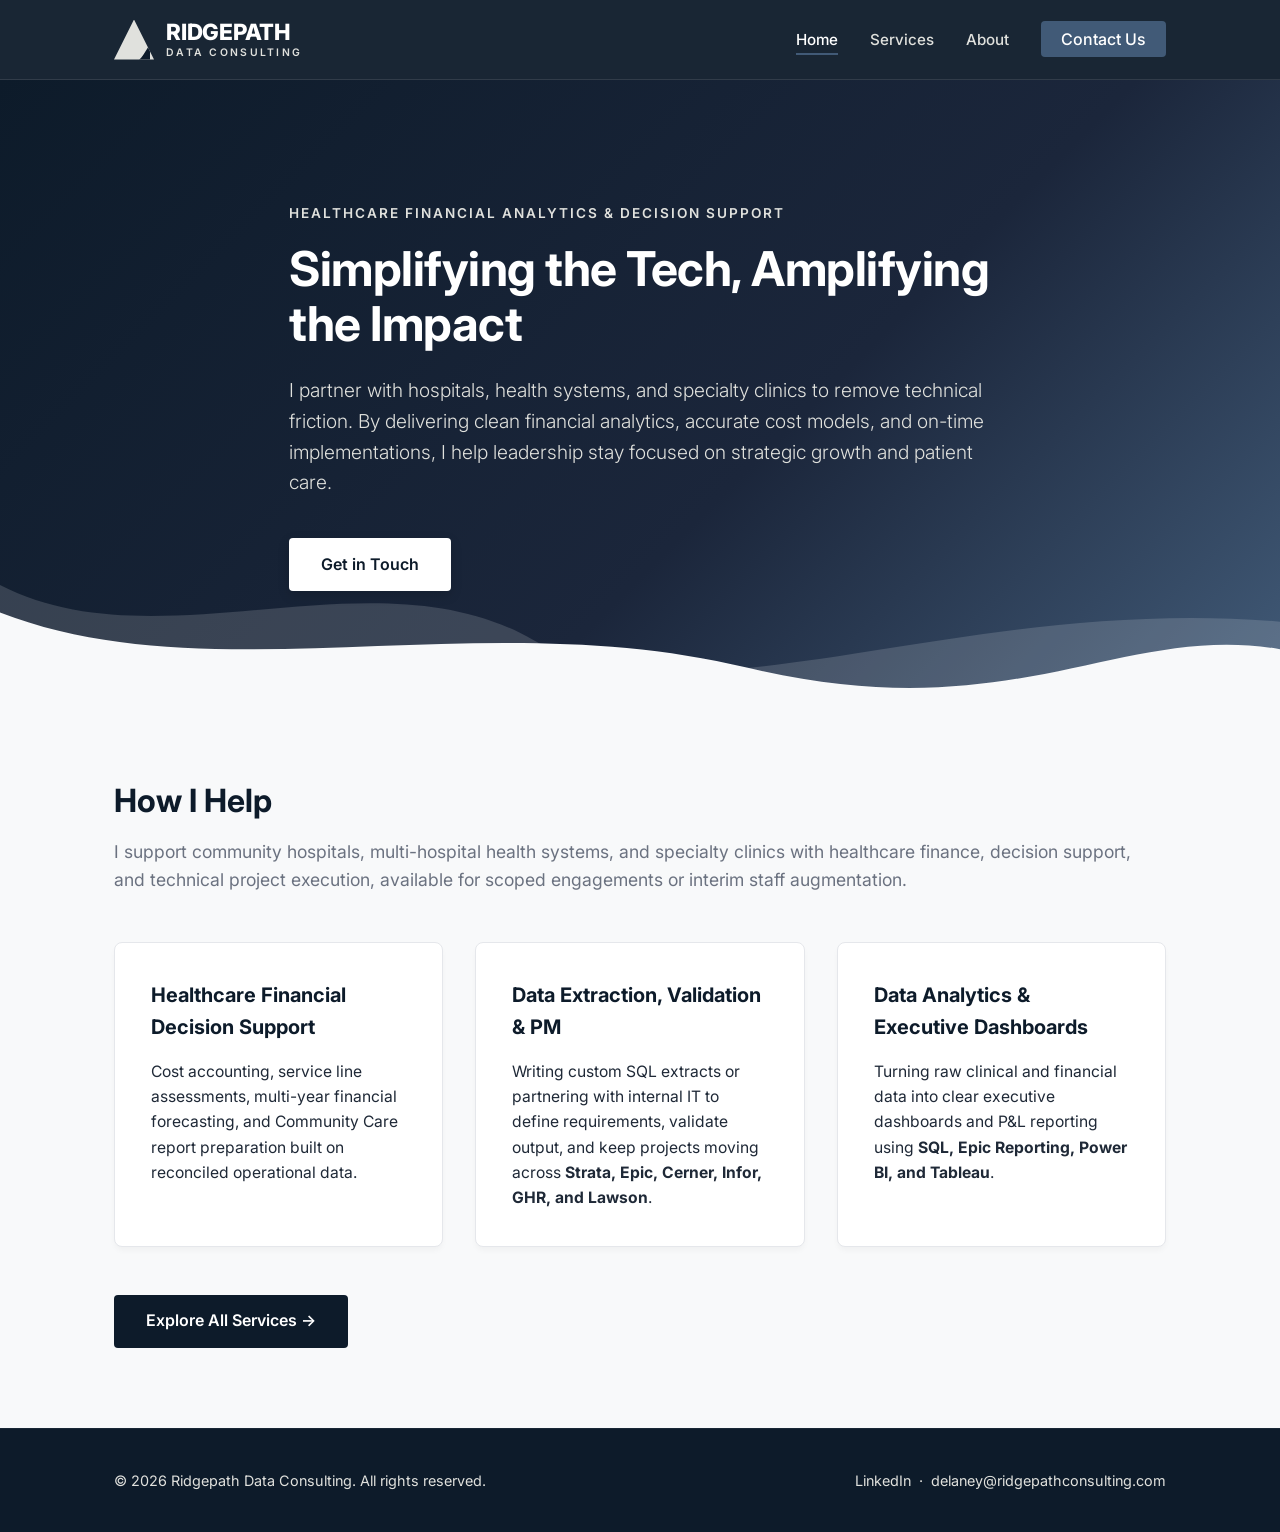
==== commit 6416080b: "Update index.html" ====
--- a/index.html
+++ b/index.html
@@ -3,17 +3,14 @@
 <head>
   <meta charset="UTF-8">
   <meta name="viewport" content="width=device-width, initial-scale=1.0">
-  <title>Ridgepath Data Consulting | Healthcare Financial Analytics & Decision Support</title>
+  <title>Ridgepath Data Consulting | Healthcare Financial Analytics &amp; Decision Support</title>
   <meta name="description" content="Healthcare financial analytics, decision support, software implementations, and interim staffing for all decision support needs.">
   
   <!-- Clean Link Previews for LinkedIn, Email & Text -->
   <meta property="og:site_name" content="Ridgepath Data Consulting">
-  <meta property="og:title" content="Ridgepath Data Consulting | Healthcare Financial Analytics & Decision Support">
+  <meta property="og:title" content="Ridgepath Data Consulting | Healthcare Financial Analytics &amp; Decision Support">
   <meta property="og:description" content="Healthcare financial analytics, decision support, software implementations, and interim staffing for all decision support needs.">
   <meta property="og:type" content="website">
-
-  <!-- Browser Tab Icon (Favicon) -->
-  <link rel="icon" type="image/svg+xml" href="favicon.svg">
 
   <link rel="preconnect" href="https://fonts.googleapis.com">
   <link rel="preconnect" href="https://fonts.gstatic.com" crossorigin>
@@ -46,37 +43,46 @@
 
   <main>
     <!-- HERO SECTION -->
-    <section class="hero-section">
-      <div class="container">
-        <span class="hero-tag">Healthcare Decision Support &amp; Analytics</span>
-        <h1>Clarity and precision for healthcare financial decision-making.</h1>
-        <p class="hero-lead">Partnering with hospitals, health systems, and specialty clinics on cost accounting, forecasting, system implementations, and interim decision support capacity.</p>
-        <div class="hero-actions">
-          <a href="contact.html" class="btn-primary">Start a Conversation</a>
-          <a href="services.html" class="btn-secondary">Explore Services</a>
-        </div>
+    <section class="hero">
+      <div class="container hero-content">
+        <span class="hero-tag">Healthcare Financial Analytics &amp; Decision Support</span>
+        <h1 class="hero-title">Simplifying the Tech, Amplifying the Impact</h1>
+        <p class="hero-subtitle">
+          I partner with hospitals, health systems, and specialty clinics to remove technical friction. By delivering clean financial analytics, accurate cost models, and on-time implementations, I help leadership stay focused on strategic growth and patient care.
+        </p>
+        <a href="contact.html" class="btn-primary">Get in Touch</a>
       </div>
     </section>
 
-    <!-- CORE PILLARS OVERVIEW -->
+    <!-- CORE SERVICES OVERVIEW (3-COLUMN SUMMARY) -->
     <section>
       <div class="container">
-        <h2 class="section-title">How We Partner With Finance &amp; IT Teams</h2>
-        <p class="section-subtitle">Practical, hands-on expertise bridging financial leadership and clinical/ERP data systems.</p>
+        <div class="section-header">
+          <h2 class="section-title">How I Help</h2>
+          <p class="section-subtitle">
+            I support community hospitals, multi-hospital health systems, and specialty clinics with healthcare finance, decision support, and technical project execution, available for scoped engagements or interim staff augmentation.
+          </p>
+        </div>
 
-        <div class="grid-3">
-          <div class="card">
-            <h3>Financial Decision Support</h3>
-            <p>Cost accounting model design, service line P&amp;L assessments, multi-year financial forecasting, and Community Care reporting built for executive clarity.</p>
+        <div class="services-grid">
+          <div class="service-card">
+            <h3>Healthcare Financial Decision Support</h3>
+            <p>Cost accounting, service line assessments, multi-year financial forecasting, and Community Care report preparation built on reconciled operational data.</p>
           </div>
-          <div class="card">
-            <h3>System Implementations</h3>
-            <p>Dedicated functional and technical support across Strata, Epic, Cerner, Infor, GHR, and Lawson—defining requirements, writing SQL extracts, and validating downstream accuracy.</p>
+
+          <div class="service-card">
+            <h3>Data Extraction, Validation &amp; PM</h3>
+            <p>Writing custom SQL extracts or partnering with internal IT to define requirements, validate output, and keep projects moving across <strong>Strata, Epic, Cerner, Infor, GHR, and Lawson</strong>.</p>
           </div>
-          <div class="card">
-            <h3>Interim Staffing</h3>
-            <p>Immediate, experienced Decision Support Analyst capacity to cover vacancies, peak budget cycles, or complex reporting initiatives without onboarding lag.</p>
+
+          <div class="service-card">
+            <h3>Data Analytics &amp; Executive Dashboards</h3>
+            <p>Turning raw clinical and financial data into clear executive dashboards and P&amp;L reporting using <strong>SQL, Epic Reporting, Power BI, and Tableau</strong>.</p>
           </div>
+        </div>
+
+        <div style="margin-top: 3rem;">
+          <a href="services.html" class="btn-dark">Explore All Services →</a>
         </div>
       </div>
     </section>
